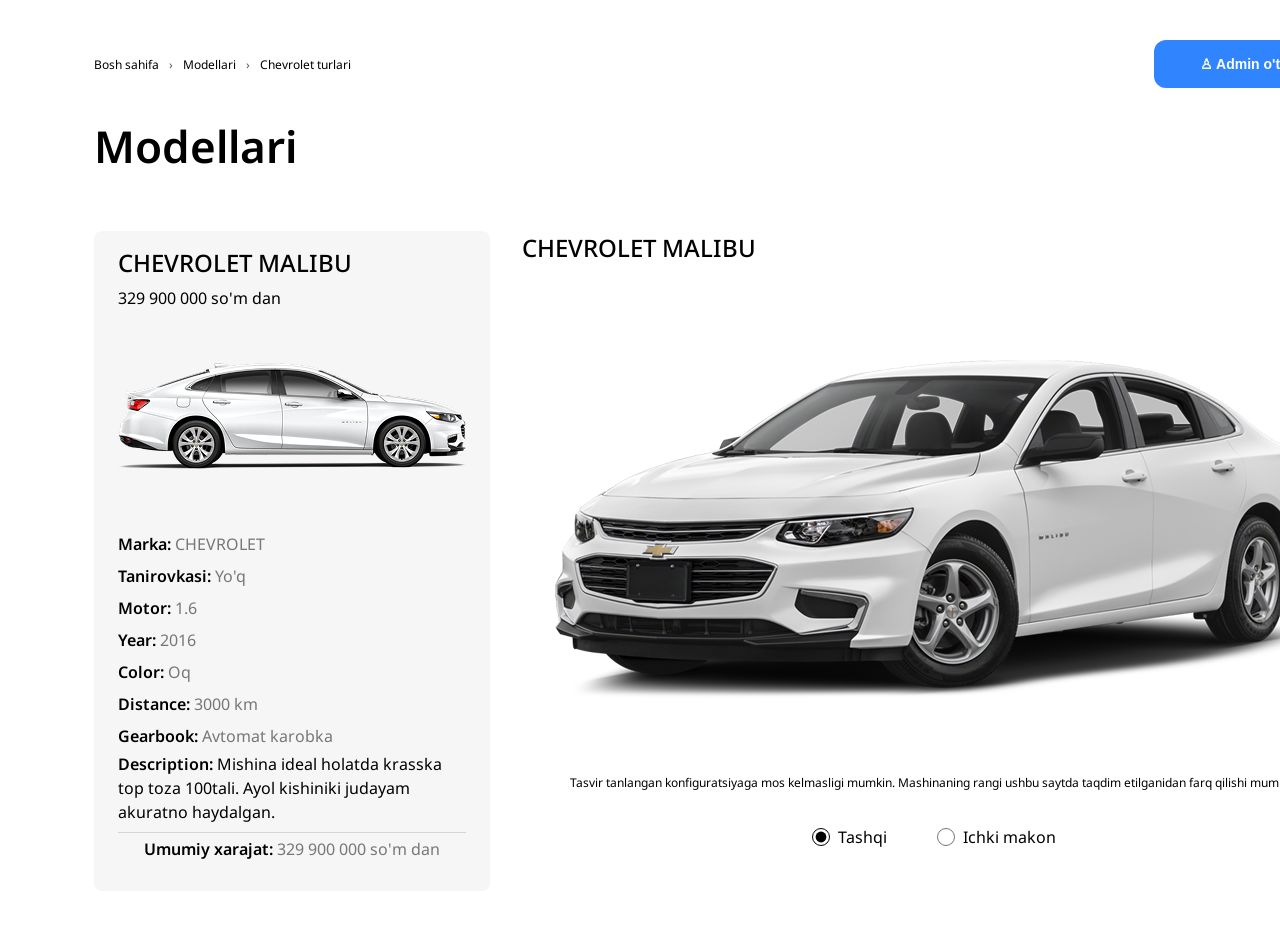
==== ichki.html @ 1ebfe91c "add file" ====
<!DOCTYPE html>
<html lang="uz">

<head>
    <meta charset="UTF-8">
    <meta name="viewport" content="width=device-width, initial-scale=1.0">
    <title>Car shop</title>


    <link href="https://fonts.googleapis.com/css2?family=Noto+Sans:wght@400;500;600;700&display=swap"
        rel="stylesheet">
        <link rel="stylesheet" href="./style.css">
</head>

<body>

    <div class="container">

        <header class="header">

            <div class="breadcrumb">
                <a href="./index.html">Bosh sahifa</a>
                <span>›</span>
                <a href="./modellar.html">Modellari</a>
                <span>›</span>
                <p>Chevrolet turlari</p>
            </div>

            <button class="admin-btn">
                ♙ Admin o'tish
            </button>

        </header>

        <h1>Modellari</h1>

        <section class="car-detail">

            

            <div class="inner">

                <h2>CHEVROLET MALIBU</h2>

                <p class="price">
                    329 900 000 so'm dan
                </p>

                <img class="small-car" src="./img/malibu1.png" alt="Chevrolet Malibu">

                <div class="inner-text">

                    <p><b>Marka:</b> <span>CHEVROLET</span></p>

                    <p><b>Tanirovkasi:</b> <span>Yo'q</span></p>

                    <p><b>Motor:</b> <span>1.6</span></p>

                    <p><b>Year:</b> <span>2016</span></p>

                    <p><b>Color:</b> <span>Oq</span></p>

                    <p><b>Distance:</b> <span>3000 km</span></p>

                    <p><b>Gearbook:</b> <span>Avtomat karobka</span></p>

                    <p class="description">
                        <b>Description:</b>
                        <span>
                            Mishina ideal holatda krasska top toza 100tali.
                            Ayol kishiniki judayam akuratno haydalgan.
                        </span>
                    </p>

                    <hr>

                    <p class="total">
                        <b>Umumiy xarajat:</b>
                        <span>329 900 000 so'm dan</span>
                    </p>

                </div>

            </div>

            

            <div class="car-preview">

                <h2>CHEVROLET MALIBU</h2>

                <img class="big-car" src="./img/Rectangle 1973.png" alt="Chevrolet Malibu">
                <p class="warning">
                    Tasvir tanlangan konfiguratsiyaga mos kelmasligi mumkin.
                    Mashinaning rangi ushbu saytda taqdim etilganidan farq qilishi mumkin.
                </p>

                <div class="car-options">

                    <label>
                        <input type="radio" name="salon" value="tashqi" checked>
                        Tashqi
                    </label>

                    <label>
                        <input type="radio" name="salon" value="ichki">
                        Ichki makon
                    </label>

                </div>

            </div>

        </section>

    </div>

</body>

</html>
---- style.css ----
* {
    margin: 0;
    padding: 0;
    box-sizing: border-box;
}

body {
    font-family: "Noto Sans", sans-serif;
    background-color: white;
}

.container {
    width: 1440px;
    height: 932px;
    background-color: white;
    margin: 0 auto;
    padding: 40px 94px;
}



.header {
    display: flex;
    align-items: center;
    justify-content: space-between;
}

.breadcrumb {
    display: flex;
    align-items: center;
    gap: 10px;
    font-size: 12px;
}

.breadcrumb a {
    color: black;
    text-decoration: none;
}

.breadcrumb span {
    color: #555;
}

.breadcrumb p {
    color: black;
}

.admin-btn {
    width: 192px;
    height: 48px;
    background-color: #3085ff;
    color: white;
    border: none;
    border-radius: 12px;
    font-size: 14px;
    font-weight: 600;
    cursor: pointer;
}



h1 {
    font-size: 44px;
    font-weight: 600;
    margin-top: 28px;
}



.car-detail {
    display: flex;
    align-items: flex-start;
    gap: 32px;
    margin-top: 55px;
}



.inner {
    width: 396px;
    height: 660px;
    flex-shrink: 0;
    border-radius: 8px;
    background: rgba(246, 246, 246, 1);
    padding: 16px 24px;
}

.inner h2 {
    font-size: 24px;
    font-weight: 500;
    line-height: 32px;
    text-transform: uppercase;
}

.price {
    font-size: 16px;
    font-weight: 400;
    margin-top: 8px;
}

.small-car {
    width: 348px;
    height: 190px;
    object-fit: contain;
    margin-top: 12px;
}



.inner-text {
    width: 348px;
    margin-top: 12px;
}

.inner-text p {
    font-size: 16px;
    font-weight: 400;
    line-height: 32px;
}

.inner-text b {
    font-weight: 600;
    color: black;
}

.inner-text span {
    color: #777;
    font-weight: 400;
}

.description {
    line-height: 24px !important;
}

.description span {
    color: black;
}

.inner-text hr {
    border: none;
    border-top: 1px solid #d6d6d6;
    margin-top: 8px;
}

.total {
    text-align: center;
    white-space: nowrap;
}



.car-preview {
    flex: 1;
    min-width: 0;
}

.car-preview h2 {
    font-size: 24px;
    font-weight: 500;
    text-transform: uppercase;
    margin-top: 0;
}

.big-car {
    width: 100%;
    height: 460px;
    object-fit: contain;
    margin-top: 30px;
}

.car-icons {
    display: flex;
    justify-content: flex-end;
    gap: 20px;
    padding-right: 30px;
    font-size: 22px;
    margin-top: -5px;
}

.warning {
    font-size: 12px;
    color: black;
    text-align: center;
    margin-top: 15px;
}



.car-options {
    display: flex;
    justify-content: center;
    align-items: center;
    gap: 50px;
    margin-top: 35px;
}

.car-options label {
    display: flex;
    align-items: center;
    gap: 8px;
    font-size: 16px;
    cursor: pointer;
}

.car-options input {
    width: 18px;
    height: 18px;
    accent-color: black;
    cursor: pointer;
}
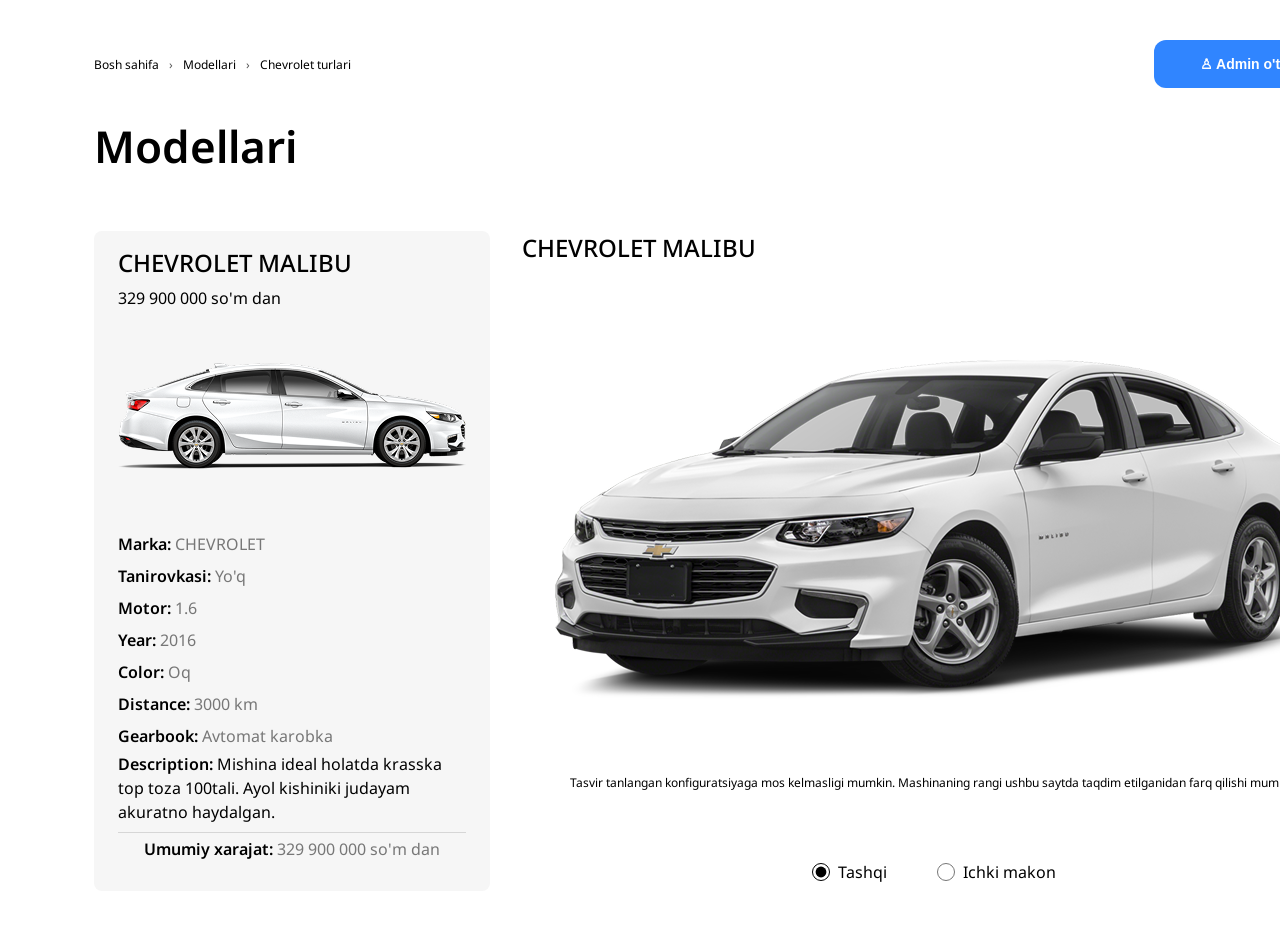
==== commit bd93bb48: "malibu file" ====
--- a/ichki.html
+++ b/ichki.html
@@ -1,121 +1,121 @@
-
 <!DOCTYPE html>
 <html lang="uz">
 
 <head>
-    <meta charset="UTF-8">
-    <meta name="viewport" content="width=device-width, initial-scale=1.0">
-    <title>Car shop</title>
+  <meta charset="UTF-8">
+  <meta name="viewport" content="width=device-width, initial-scale=1.0">
+  <title>Car shop</title>
 
 
-    <link href="https://fonts.googleapis.com/css2?family=Noto+Sans:wght@400;500;600;700&display=swap"
-        rel="stylesheet">
-        <link rel="stylesheet" href="./style.css">
+  <link href="https://fonts.googleapis.com/css2?family=Noto+Sans:wght@400;500;600;700&display=swap" rel="stylesheet">
+  <link rel="stylesheet" href="./style.css">
 </head>
 
 <body>
 
-    <div class="container">
+  <div class="container">
 
-        <header class="header">
+    <header class="header">
 
-            <div class="breadcrumb">
-                <a href="./index.html">Bosh sahifa</a>
-                <span>›</span>
-                <a href="./modellar.html">Modellari</a>
-                <span>›</span>
-                <p>Chevrolet turlari</p>
-            </div>
+      <div class="breadcrumb">
+        <a href="./index.html">Bosh sahifa</a>
+        <span>›</span>
+        <a href="./modellar.html">Modellari</a>
+        <span>›</span>
+        <p>Chevrolet turlari</p>
+      </div>
 
-            <button class="admin-btn">
-                ♙ Admin o'tish
-            </button>
+      <button class="admin-btn">
+        ♙ Admin o'tish
+      </button>
 
-        </header>
+    </header>
 
-        <h1>Modellari</h1>
+    <h1>Modellari</h1>
 
-        <section class="car-detail">
+    <section class="car-detail">
 
-            
 
-            <div class="inner">
 
-                <h2>CHEVROLET MALIBU</h2>
+      <div class="inner">
 
-                <p class="price">
-                    329 900 000 so'm dan
-                </p>
+        <h2>CHEVROLET MALIBU</h2>
 
-                <img class="small-car" src="./img/malibu1.png" alt="Chevrolet Malibu">
+        <p class="price">
+          329 900 000 so'm dan
+        </p>
 
-                <div class="inner-text">
+        <img class="small-car" src="./img/malibu1.png" alt="Chevrolet Malibu">
 
-                    <p><b>Marka:</b> <span>CHEVROLET</span></p>
+        <div class="inner-text">
 
-                    <p><b>Tanirovkasi:</b> <span>Yo'q</span></p>
+          <p><b>Marka:</b> <span>CHEVROLET</span></p>
 
-                    <p><b>Motor:</b> <span>1.6</span></p>
+          <p><b>Tanirovkasi:</b> <span>Yo'q</span></p>
 
-                    <p><b>Year:</b> <span>2016</span></p>
+          <p><b>Motor:</b> <span>1.6</span></p>
 
-                    <p><b>Color:</b> <span>Oq</span></p>
+          <p><b>Year:</b> <span>2016</span></p>
 
-                    <p><b>Distance:</b> <span>3000 km</span></p>
+          <p><b>Color:</b> <span>Oq</span></p>
 
-                    <p><b>Gearbook:</b> <span>Avtomat karobka</span></p>
+          <p><b>Distance:</b> <span>3000 km</span></p>
 
-                    <p class="description">
-                        <b>Description:</b>
-                        <span>
-                            Mishina ideal holatda krasska top toza 100tali.
-                            Ayol kishiniki judayam akuratno haydalgan.
-                        </span>
-                    </p>
+          <p><b>Gearbook:</b> <span>Avtomat karobka</span></p>
 
-                    <hr>
+          <p class="description">
+            <b>Description:</b>
+            <span>
+              Mishina ideal holatda krasska top toza 100tali.
+              Ayol kishiniki judayam akuratno haydalgan.
+            </span>
+          </p>
 
-                    <p class="total">
-                        <b>Umumiy xarajat:</b>
-                        <span>329 900 000 so'm dan</span>
-                    </p>
+          <hr>
 
-                </div>
+          <p class="total">
+            <b>Umumiy xarajat:</b>
+            <span>329 900 000 so'm dan</span>
+          </p>
 
-            </div>
+        </div>
 
-            
+      </div>
 
-            <div class="car-preview">
 
-                <h2>CHEVROLET MALIBU</h2>
 
-                <img class="big-car" src="./img/Rectangle 1973.png" alt="Chevrolet Malibu">
-                <p class="warning">
-                    Tasvir tanlangan konfiguratsiyaga mos kelmasligi mumkin.
-                    Mashinaning rangi ushbu saytda taqdim etilganidan farq qilishi mumkin.
-                </p>
+      <div class="car-preview">
 
-                <div class="car-options">
+        <h2>CHEVROLET MALIBU</h2>
 
-                    <label>
-                        <input type="radio" name="salon" value="tashqi" checked>
-                        Tashqi
-                    </label>
+        <img class="big-car" src="./img/Rectangle 1973.png" alt="Chevrolet Malibu">
+        <p class="warning">
+          Tasvir tanlangan konfiguratsiyaga mos kelmasligi mumkin.
+          Mashinaning rangi ushbu saytda taqdim etilganidan farq qilishi mumkin.
+        </p>
 
-                    <label>
-                        <input type="radio" name="salon" value="ichki">
-                        Ichki makon
-                    </label>
+        <div class="car-options">
 
-                </div>
+          <div class="car-options">
 
-            </div>
+            <label>
+              <input type="radio" name="salon" onchange="window.location.href='./ichki.html'" checked>
+              Tashqi
+            </label>
 
-        </section>
+            <label>
+              <input type="radio" name="salon" onchange="window.location.href='./ichki2.html'">
+              Ichki makon
+            </label>
+          </div>
+        </div>
 
-    </div>
+      </div>
+
+    </section>
+
+  </div>
 
 </body>
 
-</html>
+</html>
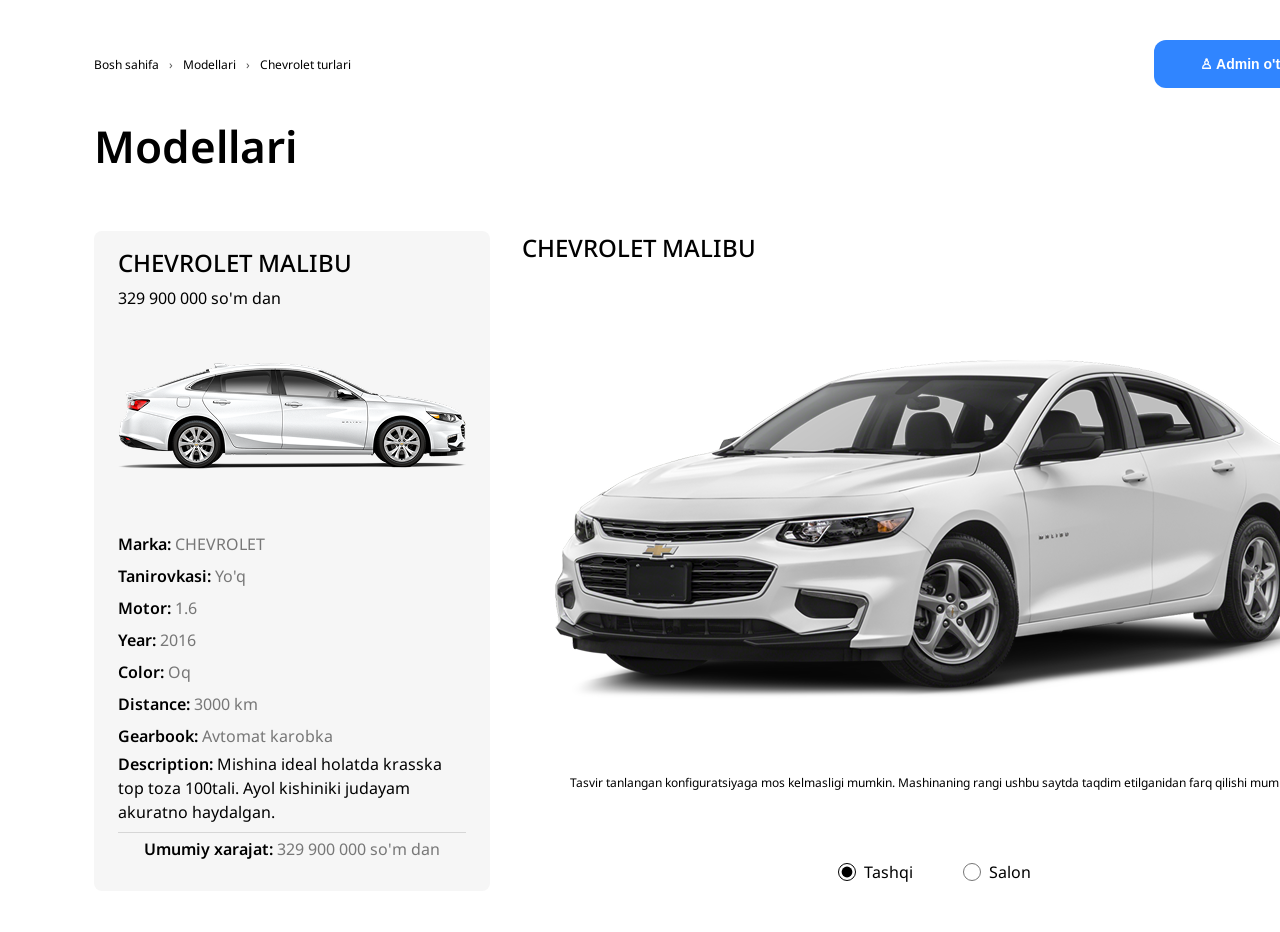
==== commit 46bc2139: "new file" ====
--- a/ichki.html
+++ b/ichki.html
@@ -5,10 +5,11 @@
   <meta charset="UTF-8">
   <meta name="viewport" content="width=device-width, initial-scale=1.0">
   <title>Car shop</title>
-
+  <link rel="icon" type="image/png" href="./img/General_Motors_(2021).svg.webp">
 
   <link href="https://fonts.googleapis.com/css2?family=Noto+Sans:wght@400;500;600;700&display=swap" rel="stylesheet">
   <link rel="stylesheet" href="./style.css">
+  <link href="https://unpkg.com/aos@2.3.1/dist/aos.css" rel="stylesheet">
 </head>
 
 <body>
@@ -25,19 +26,20 @@
         <p>Chevrolet turlari</p>
       </div>
 
-      <button class="admin-btn">
+      <button class="admin-btn" onclick="window.location.href='panel.html'">
         ♙ Admin o'tish
       </button>
 
     </header>
-
-    <h1>Modellari</h1>
+    <div data-aos="fade-right">
+      <h1>Modellari</h1>
+    </div>
 
     <section class="car-detail">
 
 
 
-      <div class="inner">
+      <div class="inner" data-aos="flip-up">
 
         <h2>CHEVROLET MALIBU</h2>
 
@@ -84,7 +86,7 @@
 
 
 
-      <div class="car-preview">
+      <div class="car-preview" data-aos="zoom-in-left">
 
         <h2>CHEVROLET MALIBU</h2>
 
@@ -105,7 +107,7 @@
 
             <label>
               <input type="radio" name="salon" onchange="window.location.href='./ichki2.html'">
-              Ichki makon
+              Salon
             </label>
           </div>
         </div>
@@ -115,7 +117,10 @@
     </section>
 
   </div>
-
+  <script src="https://unpkg.com/aos@2.3.1/dist/aos.js"></script>
+  <script>
+    AOS.init();
+  </script>
 </body>
 
 </html>
--- a/style.css
+++ b/style.css
@@ -1,4 +1,3 @@
-
 * {
     margin: 0;
     padding: 0;
@@ -208,4 +207,4 @@
     height: 18px;
     accent-color: black;
     cursor: pointer;
-}
+}
